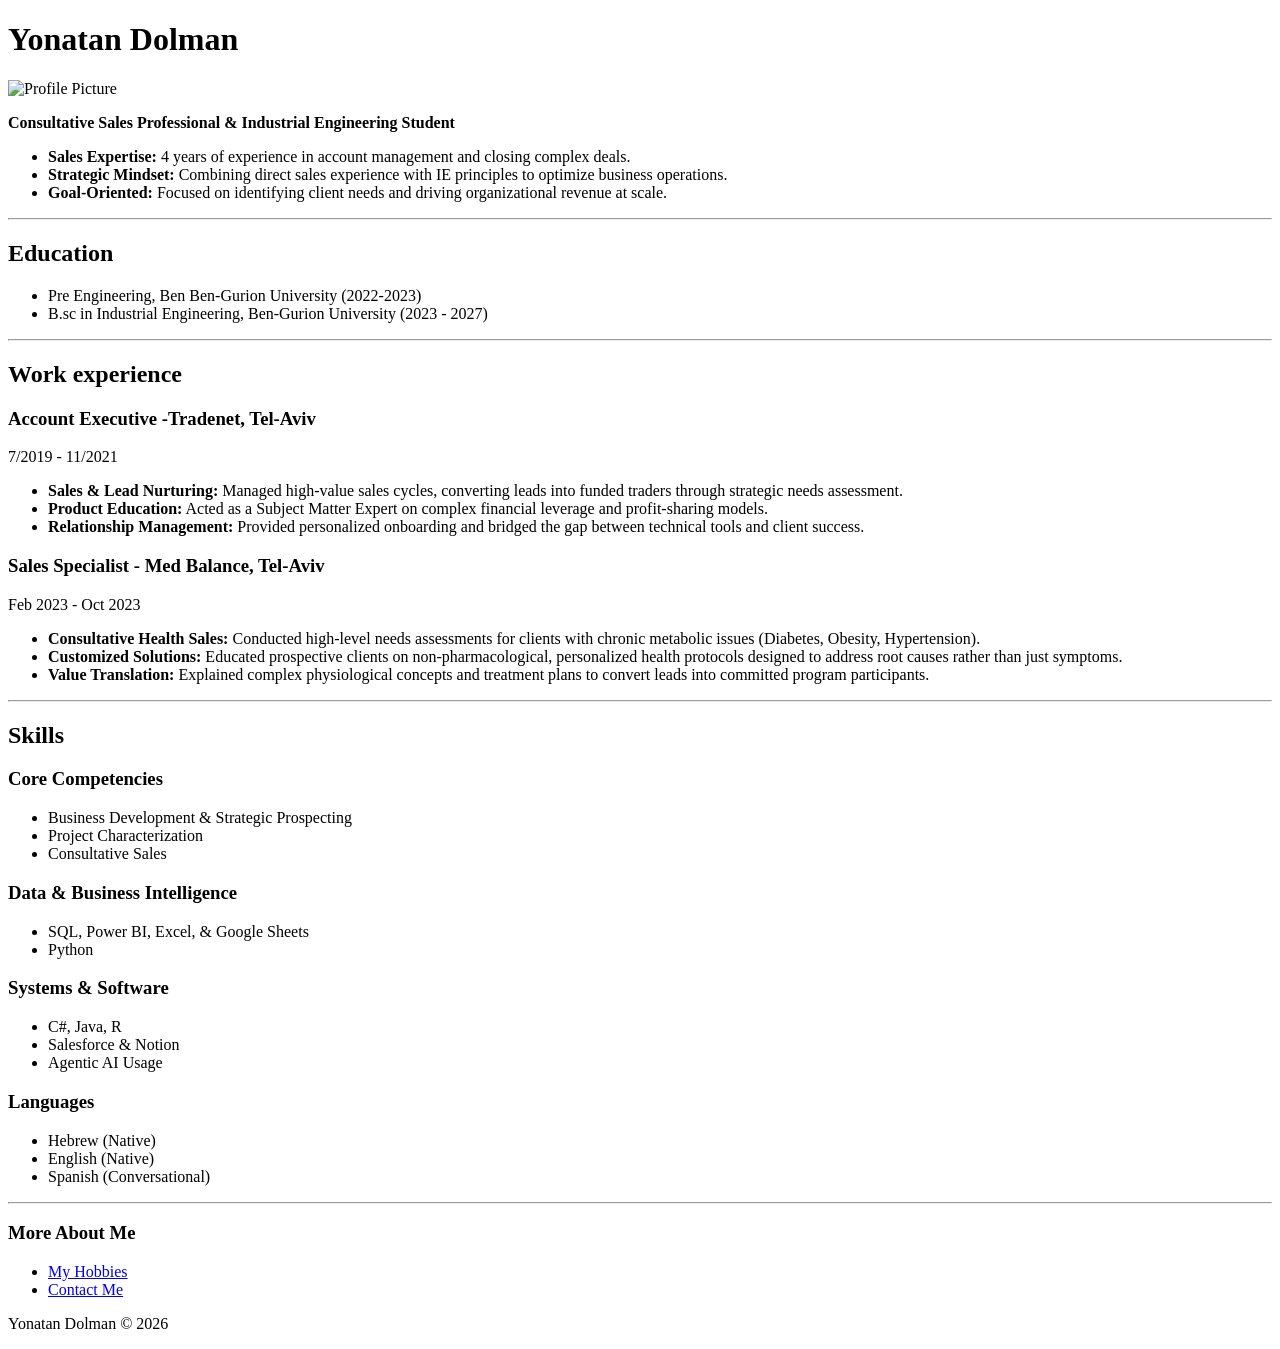
==== index.html @ 6ed720e8 "Initial commit" ====
<!DOCTYPE html>
<html lang="en">
<head>
    <meta charset="UTF-8">
    <title>My Resume</title>
</head>
<body>
    <h1> Yonatan Dolman</h1>
    <img src="images/myphoto.jpg" alt="Profile Picture" height="150">
    <p>
        <strong>Consultative Sales Professional & Industrial Engineering Student</strong>
    </p>
    <ul>
        <li><strong>Sales Expertise:</strong> 4 years of experience in account management and closing complex deals.</li>
        <li><strong>Strategic Mindset:</strong> Combining direct sales experience with IE principles to optimize business operations.</li>
        <li><strong>Goal-Oriented:</strong> Focused on identifying client needs and driving organizational revenue at scale.</li>
    </ul>
    <hr>

    <h2> Education</h2>
    <ul>
        <li> Pre Engineering, Ben Ben-Gurion University (2022-2023)</li>
        <li> B.sc in Industrial Engineering, Ben-Gurion University (2023 - 2027)</li>
    </ul>
    <hr>

    <h2> Work experience</h2>
    <h3> Account Executive -Tradenet, Tel-Aviv</h3>
    <p> 7/2019 - 11/2021</p>
    <ul>
        <li><strong>Sales & Lead Nurturing:</strong> Managed high-value sales cycles, converting leads into funded traders through strategic needs assessment.</li>
        <li><strong>Product Education:</strong> Acted as a Subject Matter Expert on complex financial leverage and profit-sharing models.</li>
        <li><strong>Relationship Management:</strong> Provided personalized onboarding and bridged the gap between technical tools and client success.</li>
    </ul>

    <h3>Sales Specialist - Med Balance, Tel-Aviv</h3>
    <p>Feb 2023 - Oct 2023</p>
    <ul>
        <li><strong>Consultative Health Sales:</strong> Conducted high-level needs assessments for clients with chronic metabolic issues (Diabetes, Obesity, Hypertension).</li>
        <li><strong>Customized Solutions:</strong> Educated prospective clients on non-pharmacological, personalized health protocols designed to address root causes rather than just symptoms.</li>
        <li><strong>Value Translation:</strong> Explained complex physiological concepts and treatment plans to convert leads into committed program participants.</li>
    </ul>
    <hr>
<h2>Skills</h2>

<h3>Core Competencies</h3>
<ul>
    <li>Business Development & Strategic Prospecting</li>
    <li>Project Characterization</li>
    <li>Consultative Sales</li>
</ul>

<h3>Data & Business Intelligence</h3>
<ul>
    <li>SQL, Power BI, Excel, & Google Sheets</li>
    <li>Python</li>
</ul>

<h3>Systems & Software</h3>
<ul>
    <li>C#, Java, R</li>
    <li>Salesforce & Notion</li>
    <li>Agentic AI Usage</li>
</ul>

<h3>Languages</h3>
<ul>
    <li>Hebrew (Native)</li>
    <li>English (Native)</li>
    <li> Spanish (Conversational)</li>
</ul>

<hr>
    <h3>More About Me</h3>
    <ul>
        <li><a href="hobbies.html">My Hobbies</a></li>
        <li><a href="contact.html">Contact Me</a></li>
    </ul>

    <footer>
        <p>Yonatan Dolman &copy; 2026</p>
    </footer>

    </body>
</html>
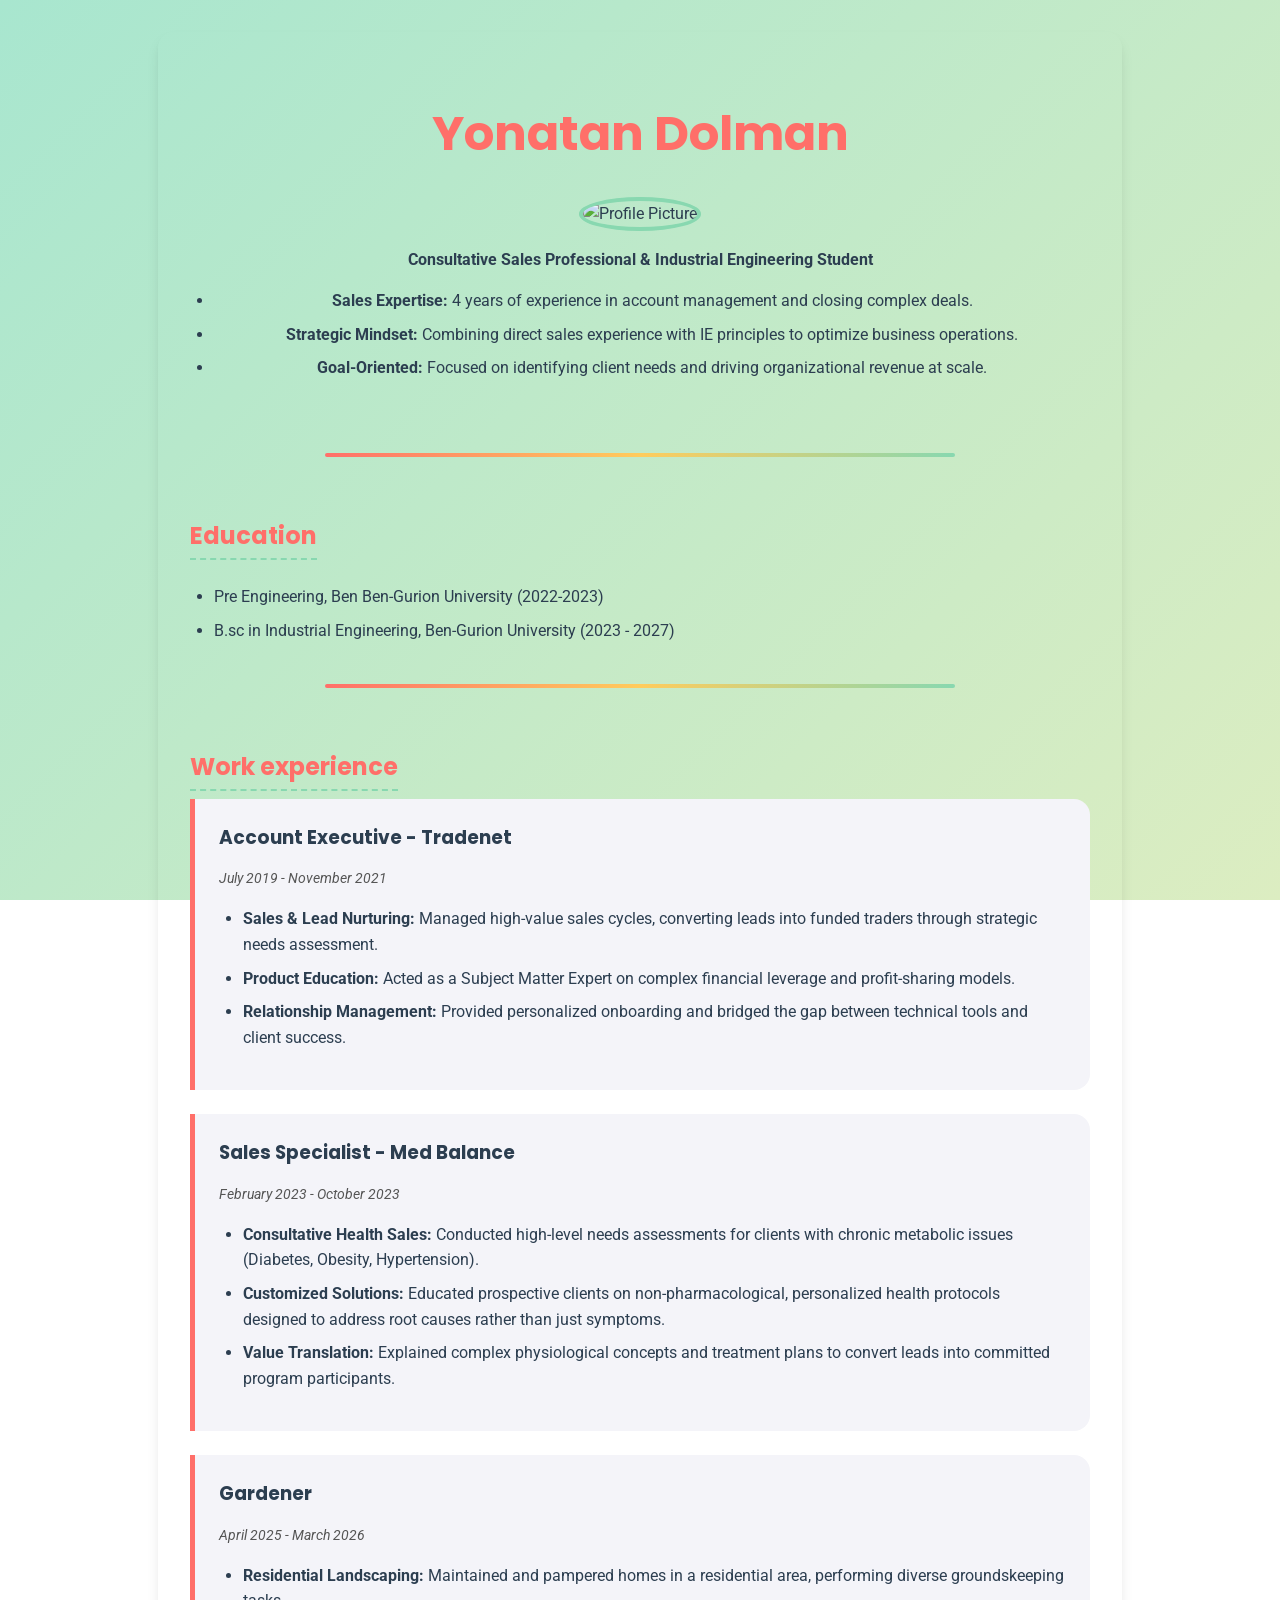
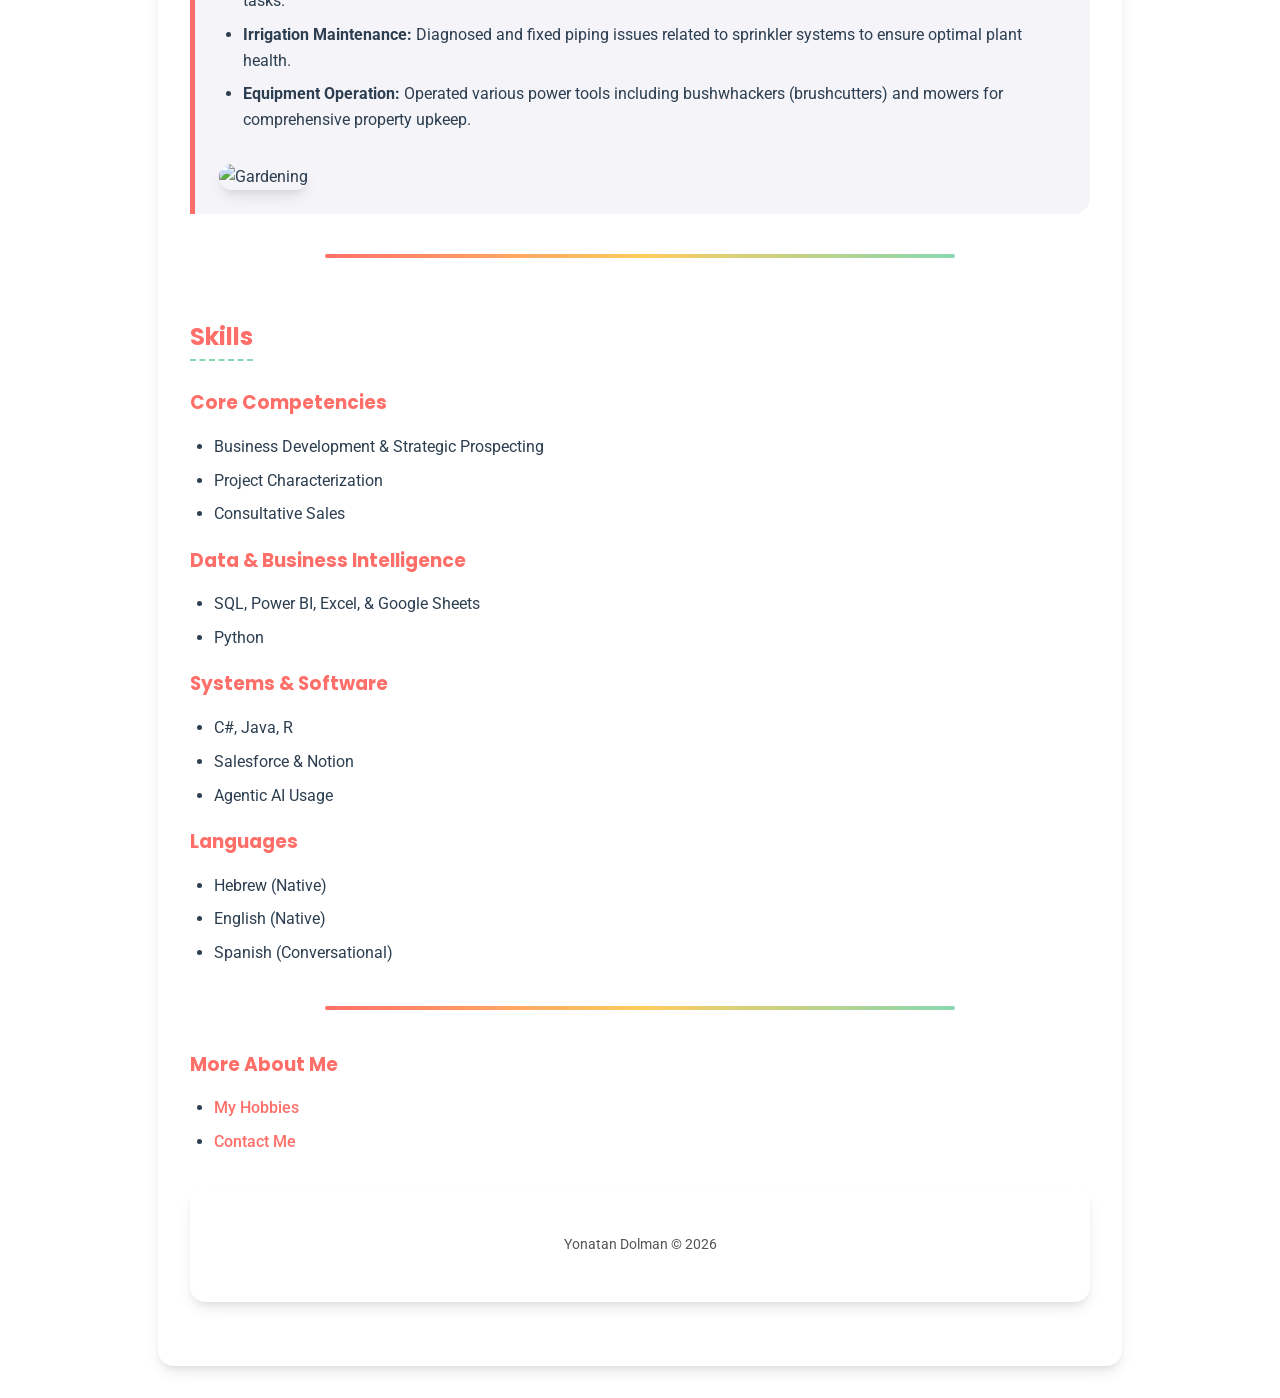
==== commit c532d681: "Update CV styling, add slideshows and hobbies" ====
--- a/index.html
+++ b/index.html
@@ -2,10 +2,15 @@
 <html lang="en">
 <head>
     <meta charset="UTF-8">
-    <title>My Resume</title>
+    <title>Yonatan Dolman</title>
+    <link rel="preconnect" href="https://fonts.googleapis.com">
+    <link rel="preconnect" href="https://fonts.gstatic.com" crossorigin>
+    <link href="https://fonts.googleapis.com/css2?family=Poppins:wght@600;700&family=Roboto:wght@400;500&display=swap" rel="stylesheet">
+    <link rel="stylesheet" href="styles.css">
 </head>
-<body>
-    <h1> Yonatan Dolman</h1>
+<body class="resume-body">
+    <header id="main-header" class="header-section">
+        <h1 class="name-title"> Yonatan Dolman</h1>
     <img src="images/myphoto.jpg" alt="Profile Picture" height="150">
     <p>
         <strong>Consultative Sales Professional & Industrial Engineering Student</strong>
@@ -15,33 +20,56 @@
         <li><strong>Strategic Mindset:</strong> Combining direct sales experience with IE principles to optimize business operations.</li>
         <li><strong>Goal-Oriented:</strong> Focused on identifying client needs and driving organizational revenue at scale.</li>
     </ul>
+    </header>
     <hr>
 
-    <h2> Education</h2>
+    <section id="education" class="resume-section">
+        <h2> Education</h2>
     <ul>
         <li> Pre Engineering, Ben Ben-Gurion University (2022-2023)</li>
         <li> B.sc in Industrial Engineering, Ben-Gurion University (2023 - 2027)</li>
     </ul>
+    </section>
     <hr>
 
-    <h2> Work experience</h2>
-    <h3> Account Executive -Tradenet, Tel-Aviv</h3>
-    <p> 7/2019 - 11/2021</p>
-    <ul>
-        <li><strong>Sales & Lead Nurturing:</strong> Managed high-value sales cycles, converting leads into funded traders through strategic needs assessment.</li>
-        <li><strong>Product Education:</strong> Acted as a Subject Matter Expert on complex financial leverage and profit-sharing models.</li>
-        <li><strong>Relationship Management:</strong> Provided personalized onboarding and bridged the gap between technical tools and client success.</li>
-    </ul>
+    <section id="experience" class="resume-section">
+        <h2> Work experience</h2>
+        
+    <div class="experience-block">
+        <h3>Account Executive - Tradenet</h3>
+        <p class="date">July 2019 - November 2021</p>
+        <ul>
+            <li><strong>Sales & Lead Nurturing:</strong> Managed high-value sales cycles, converting leads into funded traders through strategic needs assessment.</li>
+            <li><strong>Product Education:</strong> Acted as a Subject Matter Expert on complex financial leverage and profit-sharing models.</li>
+            <li><strong>Relationship Management:</strong> Provided personalized onboarding and bridged the gap between technical tools and client success.</li>
+        </ul>
+    </div>
 
-    <h3>Sales Specialist - Med Balance, Tel-Aviv</h3>
-    <p>Feb 2023 - Oct 2023</p>
-    <ul>
-        <li><strong>Consultative Health Sales:</strong> Conducted high-level needs assessments for clients with chronic metabolic issues (Diabetes, Obesity, Hypertension).</li>
-        <li><strong>Customized Solutions:</strong> Educated prospective clients on non-pharmacological, personalized health protocols designed to address root causes rather than just symptoms.</li>
-        <li><strong>Value Translation:</strong> Explained complex physiological concepts and treatment plans to convert leads into committed program participants.</li>
-    </ul>
+    <div class="experience-block">
+        <h3>Sales Specialist - Med Balance</h3>
+        <p class="date">February 2023 - October 2023</p>
+        <ul>
+            <li><strong>Consultative Health Sales:</strong> Conducted high-level needs assessments for clients with chronic metabolic issues (Diabetes, Obesity, Hypertension).</li>
+            <li><strong>Customized Solutions:</strong> Educated prospective clients on non-pharmacological, personalized health protocols designed to address root causes rather than just symptoms.</li>
+            <li><strong>Value Translation:</strong> Explained complex physiological concepts and treatment plans to convert leads into committed program participants.</li>
+        </ul>
+    </div>
+
+    <div class="experience-block">
+        <h3>Gardener</h3>
+        <p class="date">April 2025 - March 2026</p>
+        <ul>
+            <li><strong>Residential Landscaping:</strong> Maintained and pampered homes in a residential area, performing diverse groundskeeping tasks.</li>
+            <li><strong>Irrigation Maintenance:</strong> Diagnosed and fixed piping issues related to sprinkler systems to ensure optimal plant health.</li>
+            <li><strong>Equipment Operation:</strong> Operated various power tools including bushwhackers (brushcutters) and mowers for comprehensive property upkeep.</li>
+        </ul>
+        <img src="images/placeholder.jpg" alt="Gardening" class="experience-img">
+    </div>
+    </section>
     <hr>
-<h2>Skills</h2>
+    
+    <section id="skills" class="resume-section">
+        <h2>Skills</h2>
 
 <h3>Core Competencies</h3>
 <ul>
@@ -69,13 +97,16 @@
     <li>English (Native)</li>
     <li> Spanish (Conversational)</li>
 </ul>
+    </section>
 
 <hr>
-    <h3>More About Me</h3>
+    <section id="about" class="resume-section">
+        <h3>More About Me</h3>
     <ul>
         <li><a href="hobbies.html">My Hobbies</a></li>
         <li><a href="contact.html">Contact Me</a></li>
     </ul>
+    </section>
 
     <footer>
         <p>Yonatan Dolman &copy; 2026</p>
--- a/styles.css
+++ b/styles.css
@@ -0,0 +1,308 @@
+/* ==========================================================================
+   CSS Variables & Base Styles
+   ========================================================================== */
+:root {
+    --bg-color: #F4F4F9;
+    --text-color: #2c3e50; /* Softer, serious but not harsh dark blue/grey */
+    --text-light: #555555;
+    --accent-primary: #ff6f69; /* Fun, warm coral/watermelon */
+    --accent-secondary: #ffcc5c; /* Sunny laid-back yellow */
+    --accent-green: #88d8b0; /* Fresh mint green */
+    --white: rgba(255, 255, 255, 0.9); /* Slightly transparent white for a relaxed feel */
+    --border-radius: 16px; /* Rounder, friendlier corners */
+    --box-shadow: 0 8px 15px -3px rgba(0, 0, 0, 0.1), 0 4px 6px -2px rgba(0, 0, 0, 0.05);
+    --transition: all 0.3s ease;
+}
+
+body {
+    font-family: 'Roboto', sans-serif;
+    background: linear-gradient(135deg, #a8e6cf 0%, #dcedc1 100%); /* Laid back green/lime gradient */
+    background-attachment: fixed;
+    color: var(--text-color);
+    line-height: 1.6;
+    margin: 0;
+    padding: 0;
+}
+
+/* Typography */
+h1, h2, h3, h4, h5, h6 {
+    font-family: 'Poppins', sans-serif;
+    color: var(--accent-primary);
+    margin-bottom: 0.5rem;
+}
+
+a {
+    color: var(--accent-primary);
+    text-decoration: none;
+    font-weight: 500;
+    transition: var(--transition);
+}
+
+a:hover {
+    color: var(--accent-secondary);
+}
+
+/* Sleek gradient dividers */
+hr {
+    border: 0;
+    height: 4px;
+    background: linear-gradient(to right, var(--accent-primary), var(--accent-secondary), var(--accent-green));
+    margin: 2.5rem auto;
+    border-radius: 5px;
+    width: 70%;
+}
+
+/* ==========================================================================
+   Layout & Container
+   ========================================================================== */
+.resume-body, body > h1, body > ul, body > p, body > a, body > footer {
+    max-width: 900px;
+    margin: 2rem auto;
+    padding: 2rem;
+    background-color: var(--white);
+    box-shadow: var(--box-shadow);
+    border-radius: var(--border-radius);
+}
+
+/* If the body is not wrapped in resume-body (like in hobbies.html), style the body contents directly */
+body:not(.resume-body) {
+    display: flex;
+    flex-direction: column;
+    align-items: center;
+    padding: 2rem 1rem;
+}
+
+body:not(.resume-body) > * {
+    width: 100%;
+    max-width: 900px;
+    background-color: var(--white);
+    padding: 2rem;
+    border-radius: var(--border-radius);
+    box-shadow: var(--box-shadow);
+    box-sizing: border-box;
+    margin-bottom: 1rem;
+}
+
+body:not(.resume-body) > hr {
+    background-color: transparent;
+    padding: 0;
+    box-shadow: none;
+}
+
+/* Header (index.html) */
+.header-section {
+    text-align: center;
+    padding-bottom: 1rem;
+}
+
+.name-title {
+    font-size: 3rem;
+    color: var(--accent-primary);
+    margin-bottom: 0.5rem;
+}
+
+.header-section img {
+    border-radius: 50%;
+    border: 4px solid var(--accent-green);
+    transition: var(--transition);
+    object-fit: cover;
+    margin-top: 1rem;
+}
+
+.header-section img:hover {
+    transform: scale(1.05);
+    border-color: var(--accent-primary);
+    box-shadow: 0 0 15px rgba(255, 111, 105, 0.4);
+}
+
+/* Sections */
+.resume-section {
+    margin-bottom: 2rem;
+}
+
+.resume-section h2 {
+    border-bottom: 2px dashed var(--accent-green);
+    display: inline-block;
+    padding-bottom: 0.2rem;
+}
+
+/* Experience Blocks */
+.experience-block {
+    margin-bottom: 1.5rem;
+    padding: 1.5rem;
+    background-color: var(--bg-color);
+    border-left: 5px solid var(--accent-primary);
+    border-radius: 0 var(--border-radius) var(--border-radius) 0;
+    transition: var(--transition);
+}
+
+.experience-block:hover {
+    box-shadow: var(--box-shadow);
+    transform: translateX(5px);
+    border-left-color: var(--accent-green);
+}
+
+.experience-block h3 {
+    margin-top: 0;
+    color: var(--text-color);
+}
+
+.experience-block .date {
+    font-size: 0.9rem;
+    color: var(--text-light);
+    font-style: italic;
+    margin-bottom: 1rem;
+}
+
+.experience-img {
+    max-width: 100%;
+    height: auto;
+    border-radius: var(--border-radius);
+    margin-top: 1rem;
+    box-shadow: var(--box-shadow);
+    transition: var(--transition);
+}
+
+.experience-img:hover {
+    transform: scale(1.03);
+    filter: brightness(1.05);
+}
+
+/* ==========================================================================
+   Hobbies Gallery (Grid Layout)
+   ========================================================================== */
+.gallery-section {
+    display: flex;
+    flex-direction: column;
+    gap: 2rem;
+    margin-top: 1rem;
+    align-items: center; /* Center the cards if they aren't full width */
+}
+
+.hobby-card {
+    width: 100%;
+    max-width: 800px; /* Keep them from getting too wide on large screens */
+    background: var(--bg-color);
+    border-radius: var(--border-radius);
+    box-shadow: var(--box-shadow);
+    overflow: hidden;
+    transition: var(--transition);
+    border-bottom: 4px solid var(--accent-primary);
+    display: flex;
+    flex-direction: column;
+}
+
+.hobby-card:hover {
+    transform: translateY(-8px);
+    box-shadow: 0 12px 20px -5px rgba(0, 0, 0, 0.15);
+    border-color: var(--accent-green);
+}
+
+.hobby-img {
+    width: 100%;
+    height: 200px;
+    object-fit: cover;
+    transition: var(--transition);
+}
+
+.hobby-card:hover .hobby-img {
+    transform: scale(1.05);
+    filter: brightness(1.15);
+}
+
+.hobby-card h3 {
+    padding: 1rem 1rem 0;
+    font-size: 1.25rem;
+    margin-top: 0;
+}
+
+.hobby-card p {
+    padding: 0 1rem 1.5rem;
+    font-size: 0.95rem;
+    color: var(--text-light);
+    flex-grow: 1;
+}
+
+/* ==========================================================================
+   Lists & Misc
+   ========================================================================== */
+ul {
+    padding-left: 1.5rem;
+}
+
+li {
+    margin-bottom: 0.5rem;
+}
+
+footer {
+    text-align: center;
+    margin-top: 2rem;
+    font-size: 0.9rem;
+    color: var(--text-light);
+}
+
+/* ==========================================================================
+   Slideshow Gallery (CSS Scroll Snap)
+   ========================================================================== */
+.slideshow-container {
+    display: flex;
+    overflow-x: hidden; /* Disables manual sliding */
+    scroll-snap-type: x mandatory;
+    gap: 1rem;
+    padding-bottom: 1rem;
+    margin-top: 1rem;
+    scroll-behavior: smooth; /* Make JS scrolling smooth natively */
+}
+
+.slideshow-container::-webkit-scrollbar {
+    height: 8px;
+}
+
+.slideshow-container::-webkit-scrollbar-track {
+    background: var(--bg-color);
+    border-radius: 4px;
+}
+
+.slideshow-container::-webkit-scrollbar-thumb {
+    background-color: var(--accent-primary);
+    border-radius: 4px;
+}
+
+.slide {
+    flex: 0 0 100%;
+    scroll-snap-align: center;
+    text-align: center;
+}
+
+.slide img {
+    width: 100%;
+    height: 400px;
+    object-fit: contain; /* Shows the full image without zooming or cropping */
+    border-radius: var(--border-radius);
+}
+
+.slide-caption {
+    margin-top: 0.5rem;
+    font-size: 0.9rem;
+    font-style: italic;
+    color: var(--text-light);
+}
+
+/* ==========================================================================
+   Responsive Design (Media Queries)
+   ========================================================================== */
+@media (max-width: 768px) {
+    .resume-body, body:not(.resume-body) > * {
+        margin: 1rem;
+        padding: 1.5rem;
+        width: auto;
+    }
+    
+    .name-title {
+        font-size: 2.2rem;
+    }
+
+    .gallery-section {
+        grid-template-columns: 1fr;
+    }
+}
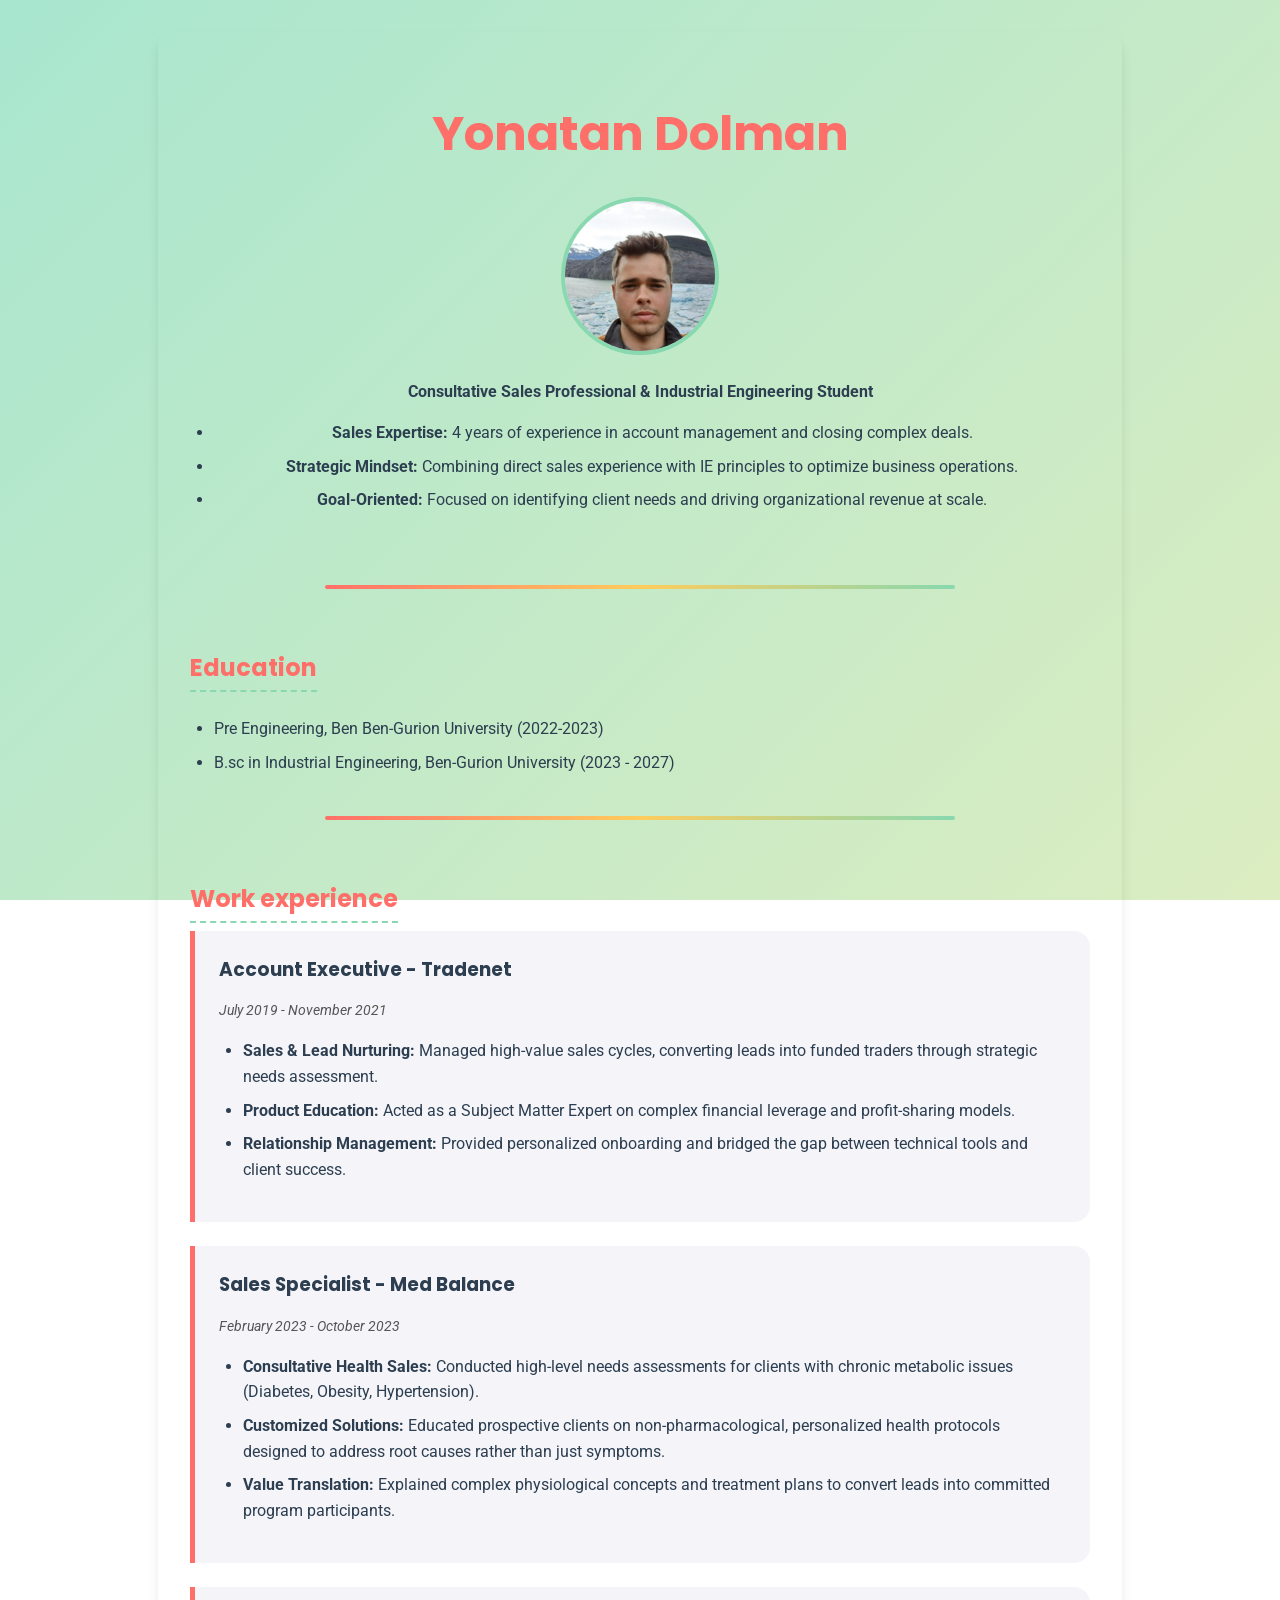
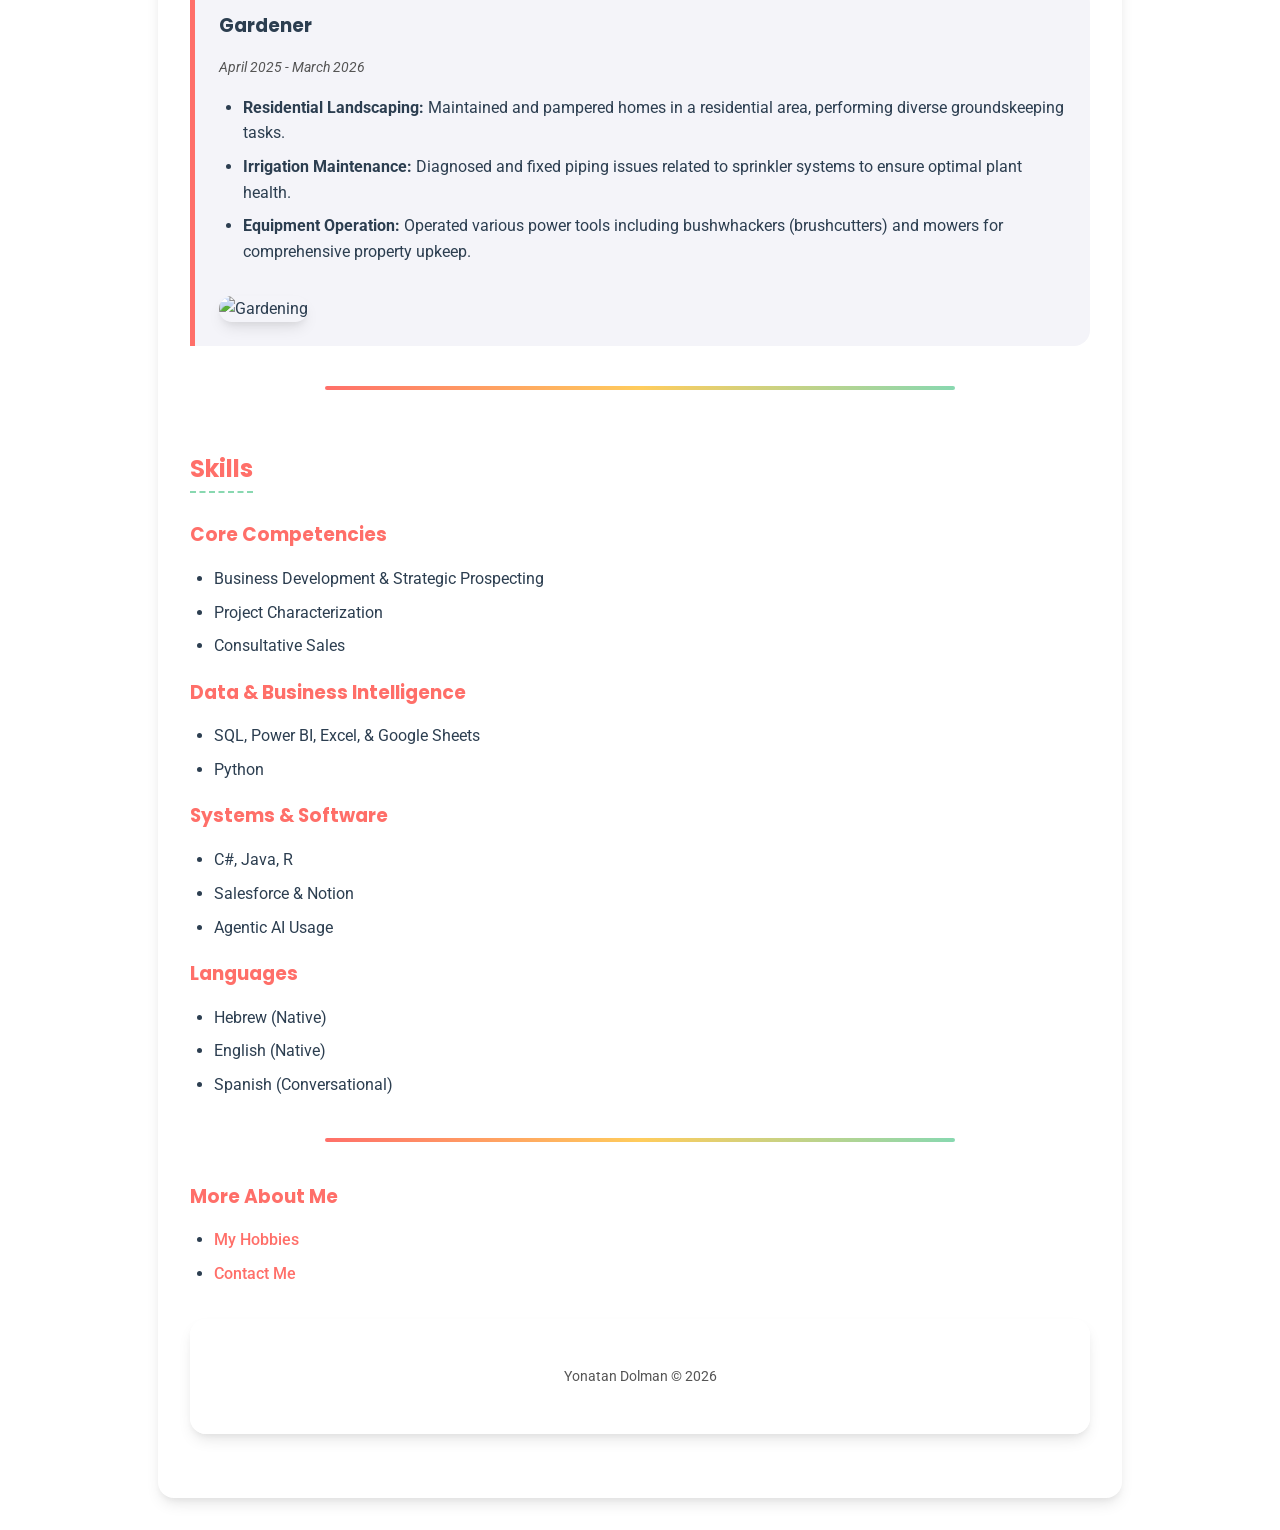
==== commit b738901a: "Update index.html" ====
--- a/index.html
+++ b/index.html
@@ -11,7 +11,7 @@
 <body class="resume-body">
     <header id="main-header" class="header-section">
         <h1 class="name-title"> Yonatan Dolman</h1>
-    <img src="images/myphoto.jpg" alt="Profile Picture" height="150">
+    <img src="Images/myphoto.jpg" alt="Profile Picture" height="150">
     <p>
         <strong>Consultative Sales Professional & Industrial Engineering Student</strong>
     </p>
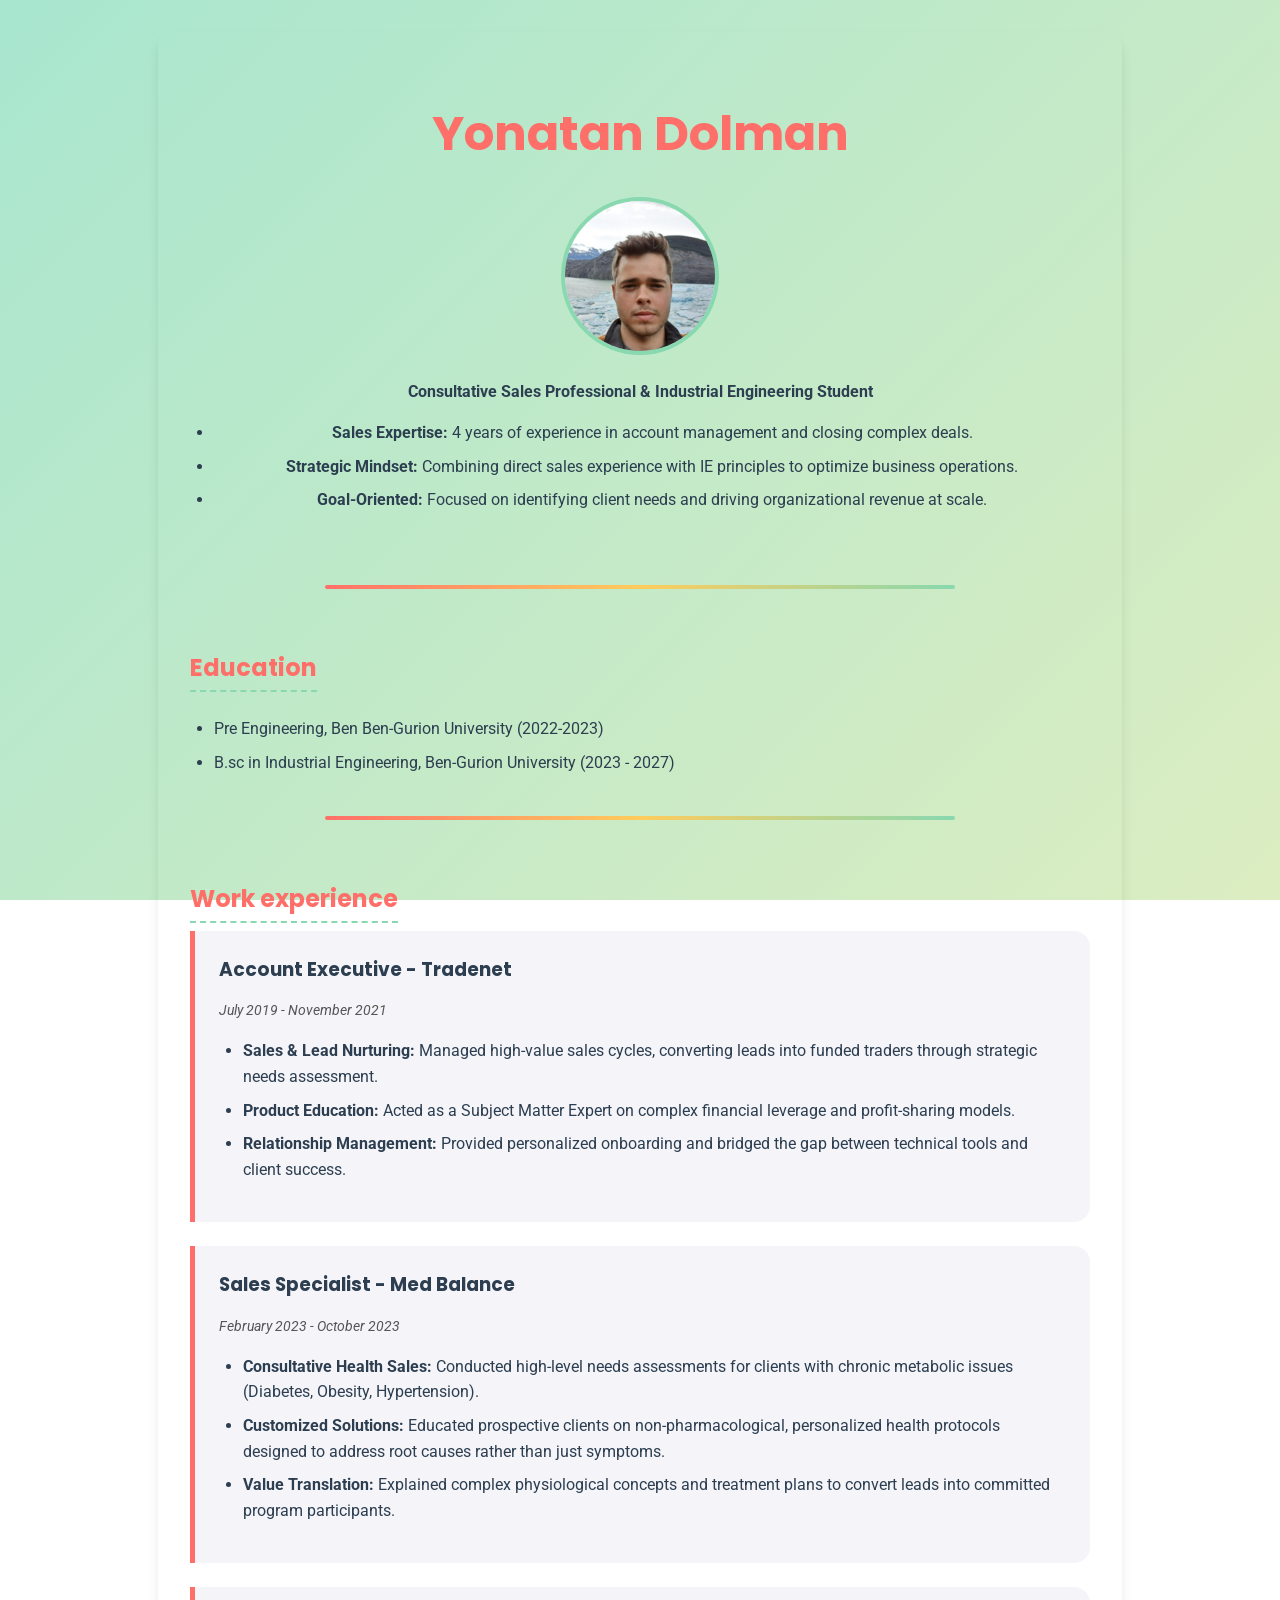
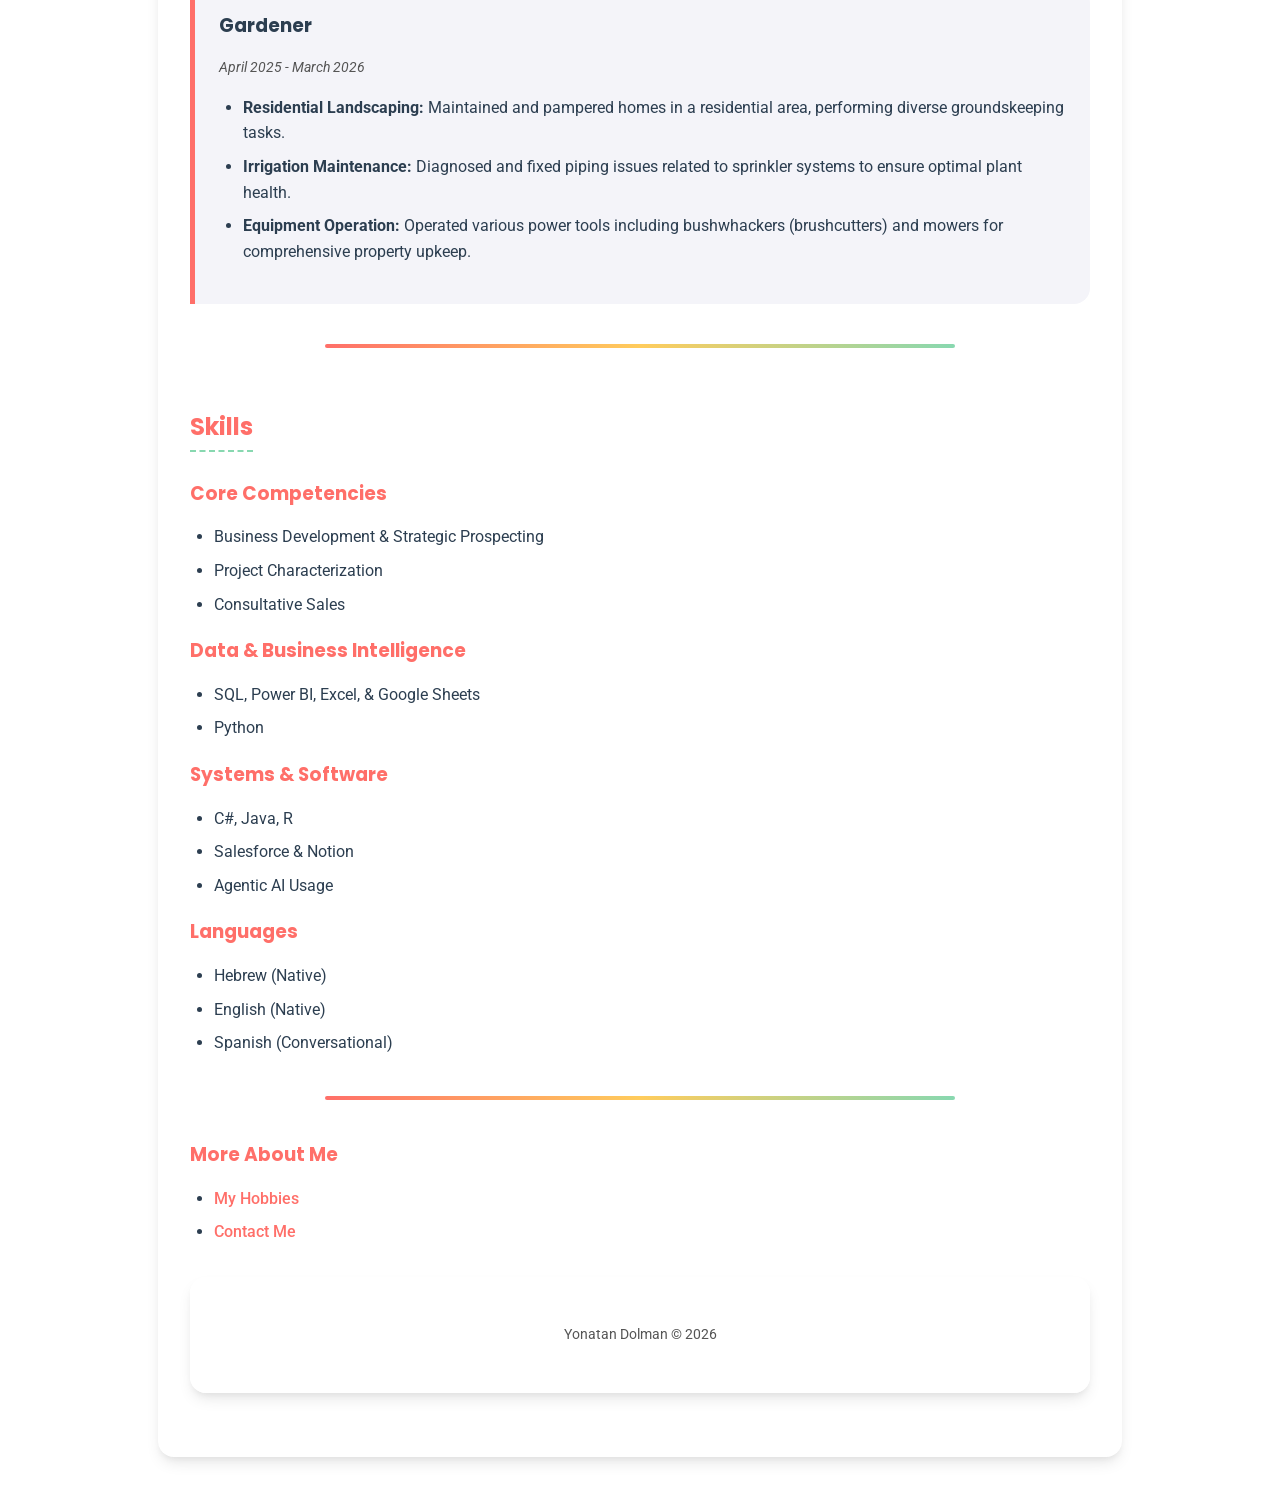
==== commit 7b717406: "Update" ====
--- a/index.html
+++ b/index.html
@@ -2,6 +2,7 @@
 <html lang="en">
 <head>
     <meta charset="UTF-8">
+    <meta name="viewport" content="width=device-width, initial-scale=1.0">
     <title>Yonatan Dolman</title>
     <link rel="preconnect" href="https://fonts.googleapis.com">
     <link rel="preconnect" href="https://fonts.gstatic.com" crossorigin>
@@ -63,7 +64,6 @@
             <li><strong>Irrigation Maintenance:</strong> Diagnosed and fixed piping issues related to sprinkler systems to ensure optimal plant health.</li>
             <li><strong>Equipment Operation:</strong> Operated various power tools including bushwhackers (brushcutters) and mowers for comprehensive property upkeep.</li>
         </ul>
-        <img src="images/placeholder.jpg" alt="Gardening" class="experience-img">
     </div>
     </section>
     <hr>
